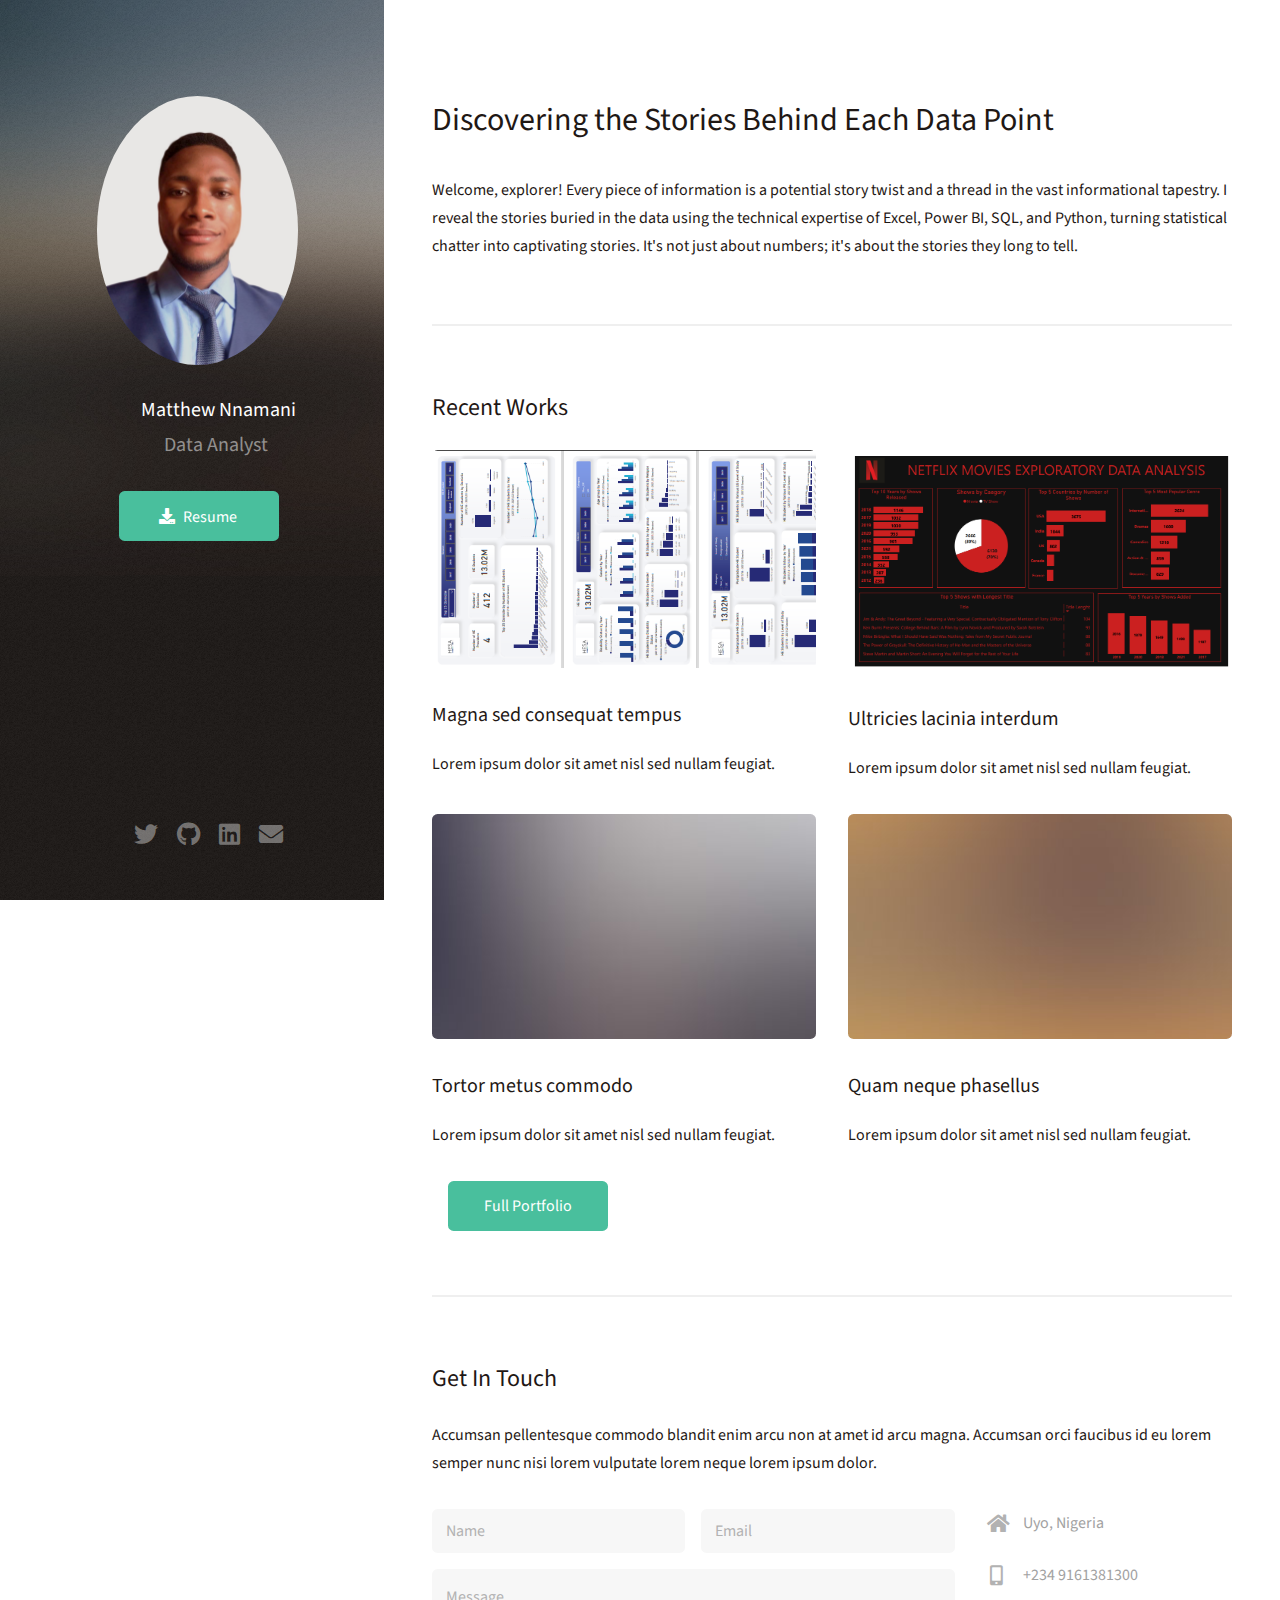
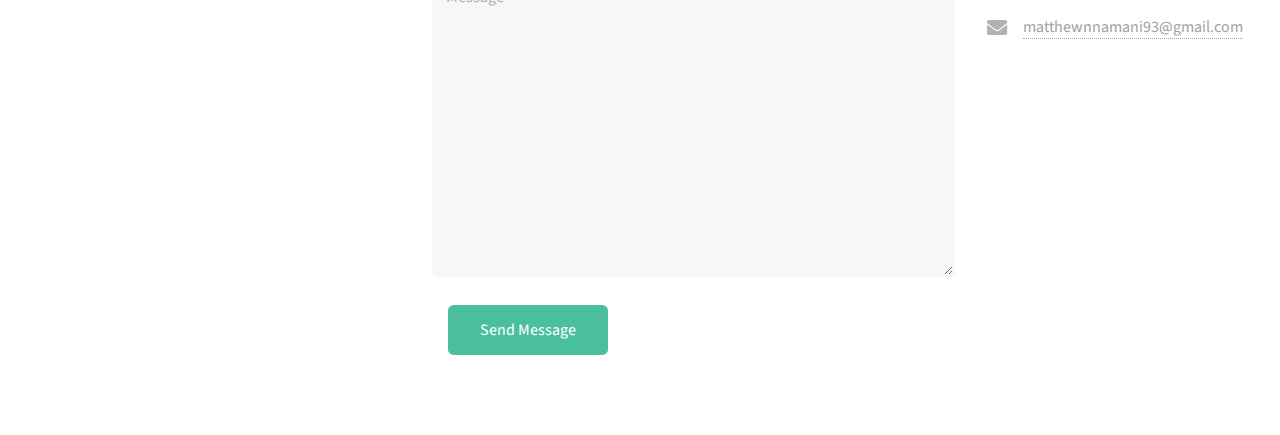
==== index.html @ d4b10773 "Initial commit - commiting all files to the repository" ====
<!DOCTYPE HTML>
<!--
	Strata by HTML5 UP
	html5up.net | @ajlkn
	Free for personal and commercial use under the CCA 3.0 license (html5up.net/license)
-->
<html>
	<head>
		<title>Matthew Nnamani</title>
		<meta charset="utf-8" />
		<meta name="viewport" content="width=device-width, initial-scale=1, user-scalable=no" />
		<link rel="stylesheet" href="assets/css/main.css" />
	</head>
	<body class="is-preload">

		<!-- Header -->
			<header id="header">
				<div class="inner">
					<a href="#" class="image avatar"><img src="images/Profile.jfif" alt="" /></a>
					<h1 class="name"><strong>Matthew Nnamani</strong><br /></h1>
					<h1> &nbsp; Data Analyst &nbsp;&nbsp;&nbsp;&nbsp;&nbsp;&nbsp;</h1><br>
					<ul class="actions">
						<li><a href="https://raphdeanalyst.github.io/RaphaelNnamani.github.io/assets/Resume/Matthew_Nnamani_Resume.pdf" download="Matthew_Nnamani_Resume.pdf" class="button primary icon solid fa-download">Resume</a></li></ul>
					</ul>
				</div>
			</header>

		<!-- Main -->
			<div id="main">

				<!-- One -->
					<section id="one">
						<header class="major">
							<h2>Discovering the Stories Behind Each Data Point</h2>
						</header>
						<p>Welcome, explorer! Every piece of information is a potential story twist and a thread in the vast informational tapestry. 
							I reveal the stories buried in the data using the technical expertise of Excel, Power BI, SQL, and Python, 
							turning statistical chatter into captivating stories. 
							It's not just about numbers; it's about the stories they long to tell.</p>
					</section>

				<!-- Two -->
					<section id="two">
						<h2>Recent Works</h2>
						<div class="row">
							<article class="col-6 col-12-xsmall">
								<a href="images/fulls/01.jpg" class="image fit thumb"><img src="images/HESA Screenshot.png" alt="" /></a>
								<h3>Magna sed consequat tempus</h3>
								<p>Lorem ipsum dolor sit amet nisl sed nullam feugiat.</p>
							</article>
							<article class="col-6 col-12-xsmall">
								<a href="https://shorturl.at/oqKQU" class="image fit thumb"><img src="images/Dark Theme Netflix.png" alt="" /></a>
								<h3>Ultricies lacinia interdum</h3>
								<p>Lorem ipsum dolor sit amet nisl sed nullam feugiat.</p>
							</article>
							<article class="col-6 col-12-xsmall">
								<a href="images/fulls/03.jpg" class="image fit thumb"><img src="images/thumbs/03.jpg" alt="" /></a>
								<h3>Tortor metus commodo</h3>
								<p>Lorem ipsum dolor sit amet nisl sed nullam feugiat.</p>
							</article>
							<article class="col-6 col-12-xsmall">
								<a href="images/fulls/04.jpg" class="image fit thumb"><img src="images/thumbs/04.jpg" alt="" /></a>
								<h3>Quam neque phasellus</h3>
								<p>Lorem ipsum dolor sit amet nisl sed nullam feugiat.</p>
							</article>
						</div>
						<ul2 class="actions">
							<li><a href="https://raphdeanalyst.github.io/RaphaelNnamani.github.io/Portfolio.html" class="button primary">Full Portfolio</a></li>
						</ul>
					</section>

				<!-- Three -->
					<section id="three">
						<h2>Get In Touch</h2>
						<p>Accumsan pellentesque commodo blandit enim arcu non at amet id arcu magna. Accumsan orci faucibus id eu lorem semper nunc nisi lorem vulputate lorem neque lorem ipsum dolor.</p>
						<div class="row">
							<div class="col-8 col-12-small">
							<form target="_blank" action="https://formsubmit.co/matthewnnamani93@gmail.com" method="POST">
							  <div class="row gtr-uniform gtr-50">
										<div class="col-6 col-12-xsmall"><input type="text" name="name" id="name" placeholder="Name" required/></div>
										<div class="col-6 col-12-xsmall"><input type="email" name="email" id="email" placeholder="Email" required/></div>
										<div class="col-12"><textarea name="message" id="message" placeholder="Message" rows="10" required></textarea></div>
									</div><br>	
									<ul2 class="actions">
										<li><input type="submit" class="button primary" value="Send Message" /></li>
									</ul>
							  <input type="hidden" name="_captcha" value="false">
                              <input type="hidden" name="_template" value="box">
                              <input type="hidden" name="_next" value="https://raphdeanalyst.github.io/RaphaelNnamani.github.io/Thankyou.html">
                              <input type="hidden" name="_subject" value="I appreciate your interest">
							  </form>
						  </div>
						  <div class="col-4 col-12-small">
							<ul class="labeled-icons">
								<li>
									<h3 class="icon solid fa-home"><span class="label">Address</span></h3>
									Uyo, Nigeria<br />
								</li>
								<li>
									<h3 class="icon solid fa-mobile-alt"><span class="label">Phone</span></h3>
									+234 9161381300
								</li>
								<li>
									<h3 class="icon solid fa-envelope"><span class="label">Email</span></h3>
									<a href="mailto:matthewnnamani93@gmail.com">matthewnnamani93@gmail.com</a>
								</li>
							</ul>
							</div>
						</div>
					</section>

		<!-- Footer -->
			<footer id="footer">
				<div class="inner">
					<ul class="icons">
						<li><a href="https://twitter.com/matthew_nnamani" class="icon brands fa-twitter"><span class="label">Twitter</span></a></li>
						<li><a href="https://github.com/RaphDeAnalyst" class="icon brands fa-github"><span class="label">Github</span></a></li>
						<li><a href="https://www.linkedin.com/in/matthewnnamani/" class="icon brands fa-linkedin"><span class="label">Linkedin</span></a></li>
						<li><a href="mailto:matthewnnamani@gmail.com" class="icon solid fa-envelope"><span class="label">Email</span></a></li>
				</div>
			</footer>

		<!-- Scripts -->
			<script src="assets/js/jquery.min.js"></script>
			<script src="assets/js/jquery.poptrox.min.js"></script>
			<script src="assets/js/browser.min.js"></script>
			<script src="assets/js/breakpoints.min.js"></script>
			<script src="assets/js/util.js"></script>
			<script src="assets/js/main.js"></script>

	</body>
</html>
---- assets/css/main.css ----
@import url("fontawesome-all.min.css");
@import url("https://fonts.googleapis.com/css?family=Source+Sans+Pro:400,400italic");

/*
	Strata by HTML5 UP
	html5up.net | @ajlkn
	Free for personal and commercial use under the CCA 3.0 license (html5up.net/license)
*/

html, body, div, span, applet, object,
iframe, h1, h2, h3, h4, h5, h6, p, blockquote,
pre, a, abbr, acronym, address, big, cite,
code, del, dfn, em, img, ins, kbd, q, s, samp,
small, strike, strong, sub, sup, tt, var, b,
u, i, center, dl, dt, dd, ol, ul, li, fieldset,
form, label, legend, table, caption, tbody,
tfoot, thead, tr, th, td, article, aside,
canvas, details, embed, figure, figcaption,
footer, header, hgroup, menu, nav, output, ruby,
section, summary, time, mark, audio, video {
	margin: 0;
	padding: 0;
	border: 0;
	font-size: 100%;
	font: inherit;
	vertical-align: baseline;}

article, aside, details, figcaption, figure,
footer, header, hgroup, menu, nav, section {
	display: block;}

body {
	line-height: 1;
}

ol, ul {
	list-style: none;
}

blockquote, q {
	quotes: none;
}

	blockquote:before, blockquote:after, q:before, q:after {
		content: '';
		content: none;
	}

table {
	border-collapse: collapse;
	border-spacing: 0;
}

body {
	-webkit-text-size-adjust: none;
}

mark {
	background-color: transparent;
	color: inherit;
}

input::-moz-focus-inner {
	border: 0;
	padding: 0;
}

input, select, textarea {
	-moz-appearance: none;
	-webkit-appearance: none;
	-ms-appearance: none;
	appearance: none;
}

/* Basic */

	html {
		box-sizing: border-box;
	}

	*, *:before, *:after {
		box-sizing: inherit;
	}

	body {
		background: #fff;
	}

		body.is-preload *, body.is-preload *:before, body.is-preload *:after {
			-moz-animation: none !important;
			-webkit-animation: none !important;
			-ms-animation: none !important;
			animation: none !important;
			-moz-transition: none !important;
			-webkit-transition: none !important;
			-ms-transition: none !important;
			transition: none !important;
		}

	body, input, select, textarea {
		color: #a2a2a2;
		font-family: "Source Sans Pro", Helvetica, sans-serif;
		font-size: 16pt;
		font-weight: 400;
		line-height: 1.75em;
	}

	a {
		-moz-transition: color 0.2s ease-in-out, border-color 0.2s ease-in-out;
		-webkit-transition: color 0.2s ease-in-out, border-color 0.2s ease-in-out;
		-ms-transition: color 0.2s ease-in-out, border-color 0.2s ease-in-out;
		transition: color 0.2s ease-in-out, border-color 0.2s ease-in-out;
		border-bottom: dotted 1px;
		color: #49bf9d;
		text-decoration: none;
	}

		a:hover {
			border-bottom-color: transparent;
			color: #49bf9d !important;
			text-decoration: none;
		}

	strong, b {
		color: #787878;
		font-weight: 400;
	}

	em, i {
		font-style: italic;
	}

	p {
		margin: 0 0 2em 0;
		color: #1f1815;
	}

	h1, h2, h3, h4, h5, h6 {
		color:#1f1815;
		font-weight: 400;
		line-height: 1em;
		margin: 0 0 1em 0;
	}

		h1 a, h2 a, h3 a, h4 a, h5 a, h6 a {
			color: inherit;
			text-decoration: none;
		}

	h1 {
		font-size: 2em;
		line-height: 1.5em;
	}

	h2 {
		font-size: 1.5em;
		line-height: 1.5em;
	}

	h3 {
		font-size: 1.25em;
		line-height: 1.5em;
	}

	h4 {
		font-size: 1.1em;
		line-height: 1.5em;
	}

	h5 {
		font-size: 0.9em;
		line-height: 1.5em;
	}

	h6 {
		font-size: 0.7em;
		line-height: 1.5em;
	}

	sub {
		font-size: 0.8em;
		position: relative;
		top: 0.5em;
	}

	sup {
		font-size: 0.8em;
		position: relative;
		top: -0.5em;
	}

	hr {
		border: 0;
		border-bottom: solid 2px #efefef;
		margin: 2em 0;
	}

		hr.major {
			margin: 3em 0;
		}

	blockquote {
		border-left: solid 6px #efefef;
		font-style: italic;
		margin: 0 0 2em 0;
		padding: 0.5em 0 0.5em 1.5em;
	}

	code {
		background: #1f1815;
		border-radius: 0.35em;
		border: solid 2px #efefef;
		font-family: "Courier New", monospace;
		font-size: 0.9em;
		margin: 0 0.25em;
		padding: 0.25em 0.65em;
	}

	pre {
		-webkit-overflow-scrolling: touch;
		font-family: "Courier New", monospace;
		font-size: 0.9em;
		margin: 0 0 2em 0;
	}

		pre code {
			display: block;
			line-height: 1.75em;
			padding: 1em 1.5em;
			overflow-x: auto;
		}

	.align-left {
		text-align: left;
	}

	.align-center {
		text-align: center;
	}

	.align-right {
		text-align: right;
	}

/* Container */

	.container {
		margin: 0 auto;
		max-width: calc(100% - 4em);
		width: 100%;
	}

		.container.xsmall {
			width: 25%;
		}

		.container.small {
			width: 50%;
		}

		.container.medium {
			width: 75%;
		}

		.container.large {
			width: 125%;
		}

		.container.xlarge {
			width: 150%;
		}

		.container.max {
			width: 100%;
		}

		@media screen and (max-width: 980px) {

			.container {
				width: 100% !important;
				max-width: 100% !important;
			}

		}

		@media screen and (max-width: 480px) {

			.container {
				max-width: calc(100% - 3em);
			}

		}

/* Row */

	.row {
		display: flex;
		flex-wrap: wrap;
		box-sizing: border-box;
		align-items: stretch;
	}

		.row > * {
			box-sizing: border-box;
		}

		.row.gtr-uniform > * > :last-child {
			margin-bottom: 0;
		}

		.row.aln-left {
			justify-content: flex-start;
		}

		.row.aln-center {
			justify-content: center;
		}

		.row.aln-right {
			justify-content: flex-end;
		}

		.row.aln-top {
			align-items: flex-start;
		}

		.row.aln-middle {
			align-items: center;
		}

		.row.aln-bottom {
			align-items: flex-end;
		}

		.row > .imp {
			order: -1;
		}

		.row > .col-1 {
			width: 8.33333%;
		}

		.row > .off-1 {
			margin-left: 8.33333%;
		}

		.row > .col-2 {
			width: 16.66667%;
		}

		.row > .off-2 {
			margin-left: 16.66667%;
		}

		.row > .col-3 {
			width: 25%;
		}

		.row > .off-3 {
			margin-left: 25%;
		}

		.row > .col-4 {
			width: 33.33333%;
		}

		.row > .off-4 {
			margin-left: 33.33333%;
		}

		.row > .col-5 {
			width: 41.66667%;
		}

		.row > .off-5 {
			margin-left: 41.66667%;
		}

		.row > .col-6 {
			width: 50%;
		}

		.row > .off-6 {
			margin-left: 50%;
		}

		.row > .col-7 {
			width: 58.33333%;
		}

		.row > .off-7 {
			margin-left: 58.33333%;
		}

		.row > .col-8 {
			width: 66.66667%;
		}

		.row > .off-8 {
			margin-left: 66.66667%;
		}

		.row > .col-9 {
			width: 75%;
		}

		.row > .off-9 {
			margin-left: 75%;
		}

		.row > .col-10 {
			width: 83.33333%;
		}

		.row > .off-10 {
			margin-left: 83.33333%;
		}

		.row > .col-11 {
			width: 91.66667%;
		}

		.row > .off-11 {
			margin-left: 91.66667%;
		}

		.row > .col-12 {
			width: 100%;
		}

		.row > .off-12 {
			margin-left: 100%;
		}

		.row.gtr-0 {
			margin-top: 0;
			margin-left: 0em;
		}

			.row.gtr-0 > * {
				padding: 0 0 0 0em;
			}

			.row.gtr-0.gtr-uniform {
				margin-top: 0em;
			}

				.row.gtr-0.gtr-uniform > * {
					padding-top: 0em;
				}

		.row.gtr-25 {
			margin-top: 0;
			margin-left: -0.625em;
		}

			.row.gtr-25 > * {
				padding: 0 0 0 0.625em;
			}

			.row.gtr-25.gtr-uniform {
				margin-top: -0.625em;
			}

				.row.gtr-25.gtr-uniform > * {
					padding-top: 0.625em;
				}

		.row.gtr-50 {
			margin-top: 0;
			margin-left: -1.25em;
		}

			.row.gtr-50 > * {
				padding: 0 0 0 1.25em;
			}

			.row.gtr-50.gtr-uniform {
				margin-top: -1.25em;
			}

				.row.gtr-50.gtr-uniform > * {
					padding-top: 1.25em;
				}

		.row {
			margin-top: 0;
			margin-left: -2.5em;
		}

			.row > * {
				padding: 0 0 0 2.5em;
			}

			.row.gtr-uniform {
				margin-top: -2.5em;
			}

				.row.gtr-uniform > * {
					padding-top: 2.5em;
				}

		.row.gtr-150 {
			margin-top: 0;
			margin-left: -3.75em;
		}

			.row.gtr-150 > * {
				padding: 0 0 0 3.75em;
			}

			.row.gtr-150.gtr-uniform {
				margin-top: -3.75em;
			}

				.row.gtr-150.gtr-uniform > * {
					padding-top: 3.75em;
				}

		.row.gtr-200 {
			margin-top: 0;
			margin-left: -5em;
		}

			.row.gtr-200 > * {
				padding: 0 0 0 5em;
			}

			.row.gtr-200.gtr-uniform {
				margin-top: -5em;
			}

				.row.gtr-200.gtr-uniform > * {
					padding-top: 5em;
				}

		@media screen and (max-width: 1800px) {

			.row {
				display: flex;
				flex-wrap: wrap;
				box-sizing: border-box;
				align-items: stretch;
			}

				.row > * {
					box-sizing: border-box;
				}

				.row.gtr-uniform > * > :last-child {
					margin-bottom: 0;
				}

				.row.aln-left {
					justify-content: flex-start;
				}

				.row.aln-center {
					justify-content: center;
				}

				.row.aln-right {
					justify-content: flex-end;
				}

				.row.aln-top {
					align-items: flex-start;
				}

				.row.aln-middle {
					align-items: center;
				}

				.row.aln-bottom {
					align-items: flex-end;
				}

				.row > .imp-xlarge {
					order: -1;
				}

				.row > .col-1-xlarge {
					width: 8.33333%;
				}

				.row > .off-1-xlarge {
					margin-left: 8.33333%;
				}

				.row > .col-2-xlarge {
					width: 16.66667%;
				}

				.row > .off-2-xlarge {
					margin-left: 16.66667%;
				}

				.row > .col-3-xlarge {
					width: 25%;
				}

				.row > .off-3-xlarge {
					margin-left: 25%;
				}

				.row > .col-4-xlarge {
					width: 33.33333%;
				}

				.row > .off-4-xlarge {
					margin-left: 33.33333%;
				}

				.row > .col-5-xlarge {
					width: 41.66667%;
				}

				.row > .off-5-xlarge {
					margin-left: 41.66667%;
				}

				.row > .col-6-xlarge {
					width: 50%;
				}

				.row > .off-6-xlarge {
					margin-left: 50%;
				}

				.row > .col-7-xlarge {
					width: 58.33333%;
				}

				.row > .off-7-xlarge {
					margin-left: 58.33333%;
				}

				.row > .col-8-xlarge {
					width: 66.66667%;
				}

				.row > .off-8-xlarge {
					margin-left: 66.66667%;
				}

				.row > .col-9-xlarge {
					width: 75%;
				}

				.row > .off-9-xlarge {
					margin-left: 75%;
				}

				.row > .col-10-xlarge {
					width: 83.33333%;
				}

				.row > .off-10-xlarge {
					margin-left: 83.33333%;
				}

				.row > .col-11-xlarge {
					width: 91.66667%;
				}

				.row > .off-11-xlarge {
					margin-left: 91.66667%;
				}

				.row > .col-12-xlarge {
					width: 100%;
				}

				.row > .off-12-xlarge {
					margin-left: 100%;
				}

				.row.gtr-0 {
					margin-top: 0;
					margin-left: 0em;
				}

					.row.gtr-0 > * {
						padding: 0 0 0 0em;
					}

					.row.gtr-0.gtr-uniform {
						margin-top: 0em;
					}

						.row.gtr-0.gtr-uniform > * {
							padding-top: 0em;
						}

				.row.gtr-25 {
					margin-top: 0;
					margin-left: -0.625em;
				}

					.row.gtr-25 > * {
						padding: 0 0 0 0.625em;
					}

					.row.gtr-25.gtr-uniform {
						margin-top: -0.625em;
					}

						.row.gtr-25.gtr-uniform > * {
							padding-top: 0.625em;
						}

				.row.gtr-50 {
					margin-top: 0;
					margin-left: -1.25em;
				}

					.row.gtr-50 > * {
						padding: 0 0 0 1.25em;
					}

					.row.gtr-50.gtr-uniform {
						margin-top: -1.25em;
					}

						.row.gtr-50.gtr-uniform > * {
							padding-top: 1.25em;
						}

				.row {
					margin-top: 0;
					margin-left: -2.5em;
				}

					.row > * {
						padding: 0 0 0 2.5em;
					}

					.row.gtr-uniform {
						margin-top: -2.5em;
					}

						.row.gtr-uniform > * {
							padding-top: 2.5em;
						}

				.row.gtr-150 {
					margin-top: 0;
					margin-left: -3.75em;
				}

					.row.gtr-150 > * {
						padding: 0 0 0 3.75em;
					}

					.row.gtr-150.gtr-uniform {
						margin-top: -3.75em;
					}

						.row.gtr-150.gtr-uniform > * {
							padding-top: 3.75em;
						}

				.row.gtr-200 {
					margin-top: 0;
					margin-left: -5em;
				}

					.row.gtr-200 > * {
						padding: 0 0 0 5em;
					}

					.row.gtr-200.gtr-uniform {
						margin-top: -5em;
					}

						.row.gtr-200.gtr-uniform > * {
							padding-top: 5em;
						}

		}

		@media screen and (max-width: 1280px) {

			.row {
				display: flex;
				flex-wrap: wrap;
				box-sizing: border-box;
				align-items: stretch;
			}

				.row > * {
					box-sizing: border-box;
				}

				.row.gtr-uniform > * > :last-child {
					margin-bottom: 0;
				}

				.row.aln-left {
					justify-content: flex-start;
				}

				.row.aln-center {
					justify-content: center;
				}

				.row.aln-right {
					justify-content: flex-end;
				}

				.row.aln-top {
					align-items: flex-start;
				}

				.row.aln-middle {
					align-items: center;
				}

				.row.aln-bottom {
					align-items: flex-end;
				}

				.row > .imp-large {
					order: -1;
				}

				.row > .col-1-large {
					width: 8.33333%;
				}

				.row > .off-1-large {
					margin-left: 8.33333%;
				}

				.row > .col-2-large {
					width: 16.66667%;
				}

				.row > .off-2-large {
					margin-left: 16.66667%;
				}

				.row > .col-3-large {
					width: 25%;
				}

				.row > .off-3-large {
					margin-left: 25%;
				}

				.row > .col-4-large {
					width: 33.33333%;
				}

				.row > .off-4-large {
					margin-left: 33.33333%;
				}

				.row > .col-5-large {
					width: 41.66667%;
				}

				.row > .off-5-large {
					margin-left: 41.66667%;
				}

				.row > .col-6-large {
					width: 50%;
				}

				.row > .off-6-large {
					margin-left: 50%;
				}

				.row > .col-7-large {
					width: 58.33333%;
				}

				.row > .off-7-large {
					margin-left: 58.33333%;
				}

				.row > .col-8-large {
					width: 66.66667%;
				}

				.row > .off-8-large {
					margin-left: 66.66667%;
				}

				.row > .col-9-large {
					width: 75%;
				}

				.row > .off-9-large {
					margin-left: 75%;
				}

				.row > .col-10-large {
					width: 83.33333%;
				}

				.row > .off-10-large {
					margin-left: 83.33333%;
				}

				.row > .col-11-large {
					width: 91.66667%;
				}

				.row > .off-11-large {
					margin-left: 91.66667%;
				}

				.row > .col-12-large {
					width: 100%;
				}

				.row > .off-12-large {
					margin-left: 100%;
				}

				.row.gtr-0 {
					margin-top: 0;
					margin-left: 0em;
				}

					.row.gtr-0 > * {
						padding: 0 0 0 0em;
					}

					.row.gtr-0.gtr-uniform {
						margin-top: 0em;
					}

						.row.gtr-0.gtr-uniform > * {
							padding-top: 0em;
						}

				.row.gtr-25 {
					margin-top: 0;
					margin-left: -0.5em;
				}

					.row.gtr-25 > * {
						padding: 0 0 0 0.5em;
					}

					.row.gtr-25.gtr-uniform {
						margin-top: -0.5em;
					}

						.row.gtr-25.gtr-uniform > * {
							padding-top: 0.5em;
						}

				.row.gtr-50 {
					margin-top: 0;
					margin-left: -1em;
				}

					.row.gtr-50 > * {
						padding: 0 0 0 1em;
					}

					.row.gtr-50.gtr-uniform {
						margin-top: -1em;
					}

						.row.gtr-50.gtr-uniform > * {
							padding-top: 1em;
						}

				.row {
					margin-top: 0;
					margin-left: -2em;
				}

					.row > * {
						padding: 0 0 0 2em;
					}

					.row.gtr-uniform {
						margin-top: -2em;
					}

						.row.gtr-uniform > * {
							padding-top: 2em;
						}

				.row.gtr-150 {
					margin-top: 0;
					margin-left: -3em;
				}

					.row.gtr-150 > * {
						padding: 0 0 0 3em;
					}

					.row.gtr-150.gtr-uniform {
						margin-top: -3em;
					}

						.row.gtr-150.gtr-uniform > * {
							padding-top: 3em;
						}

				.row.gtr-200 {
					margin-top: 0;
					margin-left: -4em;
				}

					.row.gtr-200 > * {
						padding: 0 0 0 4em;
					}

					.row.gtr-200.gtr-uniform {
						margin-top: -4em;
					}

						.row.gtr-200.gtr-uniform > * {
							padding-top: 4em;
						}

		}

		@media screen and (max-width: 980px) {

			.row {
				display: flex;
				flex-wrap: wrap;
				box-sizing: border-box;
				align-items: stretch;
			}

				.row > * {
					box-sizing: border-box;
				}

				.row.gtr-uniform > * > :last-child {
					margin-bottom: 0;
				}

				.row.aln-left {
					justify-content: flex-start;
				}

				.row.aln-center {
					justify-content: center;
				}

				.row.aln-right {
					justify-content: flex-end;
				}

				.row.aln-top {
					align-items: flex-start;
				}

				.row.aln-middle {
					align-items: center;
				}

				.row.aln-bottom {
					align-items: flex-end;
				}

				.row > .imp-medium {
					order: -1;
				}

				.row > .col-1-medium {
					width: 8.33333%;
				}

				.row > .off-1-medium {
					margin-left: 8.33333%;
				}

				.row > .col-2-medium {
					width: 16.66667%;
				}

				.row > .off-2-medium {
					margin-left: 16.66667%;
				}

				.row > .col-3-medium {
					width: 25%;
				}

				.row > .off-3-medium {
					margin-left: 25%;
				}

				.row > .col-4-medium {
					width: 33.33333%;
				}

				.row > .off-4-medium {
					margin-left: 33.33333%;
				}

				.row > .col-5-medium {
					width: 41.66667%;
				}

				.row > .off-5-medium {
					margin-left: 41.66667%;
				}

				.row > .col-6-medium {
					width: 50%;
				}

				.row > .off-6-medium {
					margin-left: 50%;
				}

				.row > .col-7-medium {
					width: 58.33333%;
				}

				.row > .off-7-medium {
					margin-left: 58.33333%;
				}

				.row > .col-8-medium {
					width: 66.66667%;
				}

				.row > .off-8-medium {
					margin-left: 66.66667%;
				}

				.row > .col-9-medium {
					width: 75%;
				}

				.row > .off-9-medium {
					margin-left: 75%;
				}

				.row > .col-10-medium {
					width: 83.33333%;
				}

				.row > .off-10-medium {
					margin-left: 83.33333%;
				}

				.row > .col-11-medium {
					width: 91.66667%;
				}

				.row > .off-11-medium {
					margin-left: 91.66667%;
				}

				.row > .col-12-medium {
					width: 100%;
				}

				.row > .off-12-medium {
					margin-left: 100%;
				}

				.row.gtr-0 {
					margin-top: 0;
					margin-left: 0em;
				}

					.row.gtr-0 > * {
						padding: 0 0 0 0em;
					}

					.row.gtr-0.gtr-uniform {
						margin-top: 0em;
					}

						.row.gtr-0.gtr-uniform > * {
							padding-top: 0em;
						}

				.row.gtr-25 {
					margin-top: 0;
					margin-left: -0.5em;
				}

					.row.gtr-25 > * {
						padding: 0 0 0 0.5em;
					}

					.row.gtr-25.gtr-uniform {
						margin-top: -0.5em;
					}

						.row.gtr-25.gtr-uniform > * {
							padding-top: 0.5em;
						}

				.row.gtr-50 {
					margin-top: 0;
					margin-left: -1em;
				}

					.row.gtr-50 > * {
						padding: 0 0 0 1em;
					}

					.row.gtr-50.gtr-uniform {
						margin-top: -1em;
					}

						.row.gtr-50.gtr-uniform > * {
							padding-top: 1em;
						}

				.row {
					margin-top: 0;
					margin-left: -2em;
				}

					.row > * {
						padding: 0 0 0 2em;
					}

					.row.gtr-uniform {
						margin-top: -2em;
					}

						.row.gtr-uniform > * {
							padding-top: 2em;
						}

				.row.gtr-150 {
					margin-top: 0;
					margin-left: -3em;
				}

					.row.gtr-150 > * {
						padding: 0 0 0 3em;
					}

					.row.gtr-150.gtr-uniform {
						margin-top: -3em;
					}

						.row.gtr-150.gtr-uniform > * {
							padding-top: 3em;
						}

				.row.gtr-200 {
					margin-top: 0;
					margin-left: -4em;
				}

					.row.gtr-200 > * {
						padding: 0 0 0 4em;
					}

					.row.gtr-200.gtr-uniform {
						margin-top: -4em;
					}

						.row.gtr-200.gtr-uniform > * {
							padding-top: 4em;
						}

		}

		@media screen and (max-width: 736px) {

			.row {
				display: flex;
				flex-wrap: wrap;
				box-sizing: border-box;
				align-items: stretch;
			}

				.row > * {
					box-sizing: border-box;
				}

				.row.gtr-uniform > * > :last-child {
					margin-bottom: 0;
				}

				.row.aln-left {
					justify-content: flex-start;
				}

				.row.aln-center {
					justify-content: center;
				}

				.row.aln-right {
					justify-content: flex-end;
				}

				.row.aln-top {
					align-items: flex-start;
				}

				.row.aln-middle {
					align-items: center;
				}

				.row.aln-bottom {
					align-items: flex-end;
				}

				.row > .imp-small {
					order: -1;
				}

				.row > .col-1-small {
					width: 8.33333%;
				}

				.row > .off-1-small {
					margin-left: 8.33333%;
				}

				.row > .col-2-small {
					width: 16.66667%;
				}

				.row > .off-2-small {
					margin-left: 16.66667%;
				}

				.row > .col-3-small {
					width: 25%;
				}

				.row > .off-3-small {
					margin-left: 25%;
				}

				.row > .col-4-small {
					width: 33.33333%;
				}

				.row > .off-4-small {
					margin-left: 33.33333%;
				}

				.row > .col-5-small {
					width: 41.66667%;
				}

				.row > .off-5-small {
					margin-left: 41.66667%;
				}

				.row > .col-6-small {
					width: 50%;
				}

				.row > .off-6-small {
					margin-left: 50%;
				}

				.row > .col-7-small {
					width: 58.33333%;
				}

				.row > .off-7-small {
					margin-left: 58.33333%;
				}

				.row > .col-8-small {
					width: 66.66667%;
				}

				.row > .off-8-small {
					margin-left: 66.66667%;
				}

				.row > .col-9-small {
					width: 75%;
				}

				.row > .off-9-small {
					margin-left: 75%;
				}

				.row > .col-10-small {
					width: 83.33333%;
				}

				.row > .off-10-small {
					margin-left: 83.33333%;
				}

				.row > .col-11-small {
					width: 91.66667%;
				}

				.row > .off-11-small {
					margin-left: 91.66667%;
				}

				.row > .col-12-small {
					width: 100%;
				}

				.row > .off-12-small {
					margin-left: 100%;
				}

				.row.gtr-0 {
					margin-top: 0;
					margin-left: 0em;
				}

					.row.gtr-0 > * {
						padding: 0 0 0 0em;
					}

					.row.gtr-0.gtr-uniform {
						margin-top: 0em;
					}

						.row.gtr-0.gtr-uniform > * {
							padding-top: 0em;
						}

				.row.gtr-25 {
					margin-top: 0;
					margin-left: -0.375em;
				}

					.row.gtr-25 > * {
						padding: 0 0 0 0.375em;
					}

					.row.gtr-25.gtr-uniform {
						margin-top: -0.375em;
					}

						.row.gtr-25.gtr-uniform > * {
							padding-top: 0.375em;
						}

				.row.gtr-50 {
					margin-top: 0;
					margin-left: -0.75em;
				}

					.row.gtr-50 > * {
						padding: 0 0 0 0.75em;
					}

					.row.gtr-50.gtr-uniform {
						margin-top: -0.75em;
					}

						.row.gtr-50.gtr-uniform > * {
							padding-top: 0.75em;
						}

				.row {
					margin-top: 0;
					margin-left: -1.5em;
				}

					.row > * {
						padding: 0 0 0 1.5em;
					}

					.row.gtr-uniform {
						margin-top: -1.5em;
					}

						.row.gtr-uniform > * {
							padding-top: 1.5em;
						}

				.row.gtr-150 {
					margin-top: 0;
					margin-left: -2.25em;
				}

					.row.gtr-150 > * {
						padding: 0 0 0 2.25em;
					}

					.row.gtr-150.gtr-uniform {
						margin-top: -2.25em;
					}

						.row.gtr-150.gtr-uniform > * {
							padding-top: 2.25em;
						}

				.row.gtr-200 {
					margin-top: 0;
					margin-left: -3em;
				}

					.row.gtr-200 > * {
						padding: 0 0 0 3em;
					}

					.row.gtr-200.gtr-uniform {
						margin-top: -3em;
					}

						.row.gtr-200.gtr-uniform > * {
							padding-top: 3em;
						}

		}

		@media screen and (max-width: 480px) {

			.row {
				display: flex;
				flex-wrap: wrap;
				box-sizing: border-box;
				align-items: stretch;
			}

				.row > * {
					box-sizing: border-box;
				}

				.row.gtr-uniform > * > :last-child {
					margin-bottom: 0;
				}

				.row.aln-left {
					justify-content: flex-start;
				}

				.row.aln-center {
					justify-content: center;
				}

				.row.aln-right {
					justify-content: flex-end;
				}

				.row.aln-top {
					align-items: flex-start;
				}

				.row.aln-middle {
					align-items: center;
				}

				.row.aln-bottom {
					align-items: flex-end;
				}

				.row > .imp-xsmall {
					order: -1;
				}

				.row > .col-1-xsmall {
					width: 8.33333%;
				}

				.row > .off-1-xsmall {
					margin-left: 8.33333%;
				}

				.row > .col-2-xsmall {
					width: 16.66667%;
				}

				.row > .off-2-xsmall {
					margin-left: 16.66667%;
				}

				.row > .col-3-xsmall {
					width: 25%;
				}

				.row > .off-3-xsmall {
					margin-left: 25%;
				}

				.row > .col-4-xsmall {
					width: 33.33333%;
				}

				.row > .off-4-xsmall {
					margin-left: 33.33333%;
				}

				.row > .col-5-xsmall {
					width: 41.66667%;
				}

				.row > .off-5-xsmall {
					margin-left: 41.66667%;
				}

				.row > .col-6-xsmall {
					width: 50%;
				}

				.row > .off-6-xsmall {
					margin-left: 50%;
				}

				.row > .col-7-xsmall {
					width: 58.33333%;
				}

				.row > .off-7-xsmall {
					margin-left: 58.33333%;
				}

				.row > .col-8-xsmall {
					width: 66.66667%;
				}

				.row > .off-8-xsmall {
					margin-left: 66.66667%;
				}

				.row > .col-9-xsmall {
					width: 75%;
				}

				.row > .off-9-xsmall {
					margin-left: 75%;
				}

				.row > .col-10-xsmall {
					width: 83.33333%;
				}

				.row > .off-10-xsmall {
					margin-left: 83.33333%;
				}

				.row > .col-11-xsmall {
					width: 91.66667%;
				}

				.row > .off-11-xsmall {
					margin-left: 91.66667%;
				}

				.row > .col-12-xsmall {
					width: 100%;
				}

				.row > .off-12-xsmall {
					margin-left: 100%;
				}

				.row.gtr-0 {
					margin-top: 0;
					margin-left: 0em;
				}

					.row.gtr-0 > * {
						padding: 0 0 0 0em;
					}

					.row.gtr-0.gtr-uniform {
						margin-top: 0em;
					}

						.row.gtr-0.gtr-uniform > * {
							padding-top: 0em;
						}

				.row.gtr-25 {
					margin-top: 0;
					margin-left: -0.375em;
				}

					.row.gtr-25 > * {
						padding: 0 0 0 0.375em;
					}

					.row.gtr-25.gtr-uniform {
						margin-top: -0.375em;
					}

						.row.gtr-25.gtr-uniform > * {
							padding-top: 0.375em;
						}

				.row.gtr-50 {
					margin-top: 0;
					margin-left: -0.75em;
				}

					.row.gtr-50 > * {
						padding: 0 0 0 0.75em;
					}

					.row.gtr-50.gtr-uniform {
						margin-top: -0.75em;
					}

						.row.gtr-50.gtr-uniform > * {
							padding-top: 0.75em;
						}

				.row {
					margin-top: 0;
					margin-left: -1.5em;
				}

					.row > * {
						padding: 0 0 0 1.5em;
					}

					.row.gtr-uniform {
						margin-top: -1.5em;
					}

						.row.gtr-uniform > * {
							padding-top: 1.5em;
						}

				.row.gtr-150 {
					margin-top: 0;
					margin-left: -2.25em;
				}

					.row.gtr-150 > * {
						padding: 0 0 0 2.25em;
					}

					.row.gtr-150.gtr-uniform {
						margin-top: -2.25em;
					}

						.row.gtr-150.gtr-uniform > * {
							padding-top: 2.25em;
						}

				.row.gtr-200 {
					margin-top: 0;
					margin-left: -3em;
				}

					.row.gtr-200 > * {
						padding: 0 0 0 3em;
					}

					.row.gtr-200.gtr-uniform {
						margin-top: -3em;
					}

						.row.gtr-200.gtr-uniform > * {
							padding-top: 3em;
						}

		}

/* Section/Article */

	section.special, article.special {
		text-align: center;
	}

	header p {
		color: #1f1815;
		position: relative;
		margin: 0 0 1.5em 0;
	}

	header h2 + p {
		font-size: 1.25em;
		margin-top: -1em;
		line-height: 1.5em;
	}

	header h3 + p {
		font-size: 1.1em;
		margin-top: -0.8em;
		line-height: 1.5em;
	}

	header h4 + p,
	header h5 + p,
	header h6 + p {
		font-size: 0.9em;
		margin-top: -0.6em;
		line-height: 1.5em;
	}

	header.major h2 {
		font-size: 2em;
	}

/* Form */

	form {
		margin: 0 0 2em 0;
	}

	label {
		color: #1f1815;
		display: block;
		font-size: 0.9em;
		font-weight: 400;
		margin: 0 0 1em 0;
	}

	input[type="text"],
	input[type="password"],
	input[type="email"],
	select,
	textarea {
		-moz-appearance: none;
		-webkit-appearance: none;
		-ms-appearance: none;
		appearance: none;
		background: #f7f7f7;
		border-radius: 0.35em;
		border: solid 2px transparent;
		color: inherit;
		display: block;
		outline: 0;
		padding: 0 0.75em;
		text-decoration: none;
		width: 100%;
	}

		input[type="text"]:invalid,
		input[type="password"]:invalid,
		input[type="email"]:invalid,
		select:invalid,
		textarea:invalid {
			box-shadow: none;
		}

		input[type="text"]:focus,
		input[type="password"]:focus,
		input[type="email"]:focus,
		select:focus,
		textarea:focus {
			border-color: #49bf9d;
		}


		select option {
			color: #787878;
			background: #fff;
		}

		select:focus::-ms-value {
			background-color: transparent;
		}

		select::-ms-expand {
			display: none;
		}

	input[type="text"],
	input[type="password"],
	input[type="email"],
	select {
		height: 2.75em;
	}

	textarea {
		padding: 0.75em;
	}

	input[type="checkbox"],
	input[type="radio"] {
		-moz-appearance: none;
		-webkit-appearance: none;
		-ms-appearance: none;
		appearance: none;
		display: block;
		float: left;
		margin-right: -2em;
		opacity: 0;
		width: 1em;
		z-index: -1;
	}

		input[type="checkbox"] + label,
		input[type="radio"] + label {
			text-decoration: none;
			color: #a2a2a2;
			cursor: pointer;
			display: inline-block;
			font-size: 1em;
			font-weight: 400;
			padding-left: 2.4em;
			padding-right: 0.75em;
			position: relative;
		}

			input[type="checkbox"] + label:before,
			input[type="radio"] + label:before {
				-moz-osx-font-smoothing: grayscale;
				-webkit-font-smoothing: antialiased;
				display: inline-block;
				font-style: normal;
				font-variant: normal;
				text-rendering: auto;
				line-height: 1;
				text-transform: none !important;
				font-family: 'Font Awesome 5 Free';
				font-weight: 900;
			}

			input[type="checkbox"] + label:before,
			input[type="radio"] + label:before {
				background: #f7f7f7;
				border-radius: 0.35em;
				border: solid 2px transparent;
				content: '';
				display: inline-block;
				font-size: 0.8em;
				height: 2.0625em;
				left: 0;
				line-height: 1.85625em;
				position: absolute;
				text-align: center;
				top: 0;
				width: 2.0625em;
			}

		input[type="checkbox"]:checked + label:before,
		input[type="radio"]:checked + label:before {
			background: #787878;
			border-color: #787878;
			color: #fff;
			content: '\f00c';
		}

		input[type="checkbox"]:focus + label:before,
		input[type="radio"]:focus + label:before {
			border-color: #49bf9d;
		}

	input[type="checkbox"] + label:before {
		border-radius: 0.35em;
	}

	input[type="radio"] + label:before {
		border-radius: 100%;
	}

	::-webkit-input-placeholder {
		color: #b2b2b2 !important;
		opacity: 1.0;
	}

	:-moz-placeholder {
		color: #b2b2b2 !important;
		opacity: 1.0;
	}

	::-moz-placeholder {
		color: #b2b2b2 !important;
		opacity: 1.0;
	}

	:-ms-input-placeholder {
		color: #b2b2b2 !important;
		opacity: 1.0;
	}

/* Box */

	.box {
		border-radius: 0.35em;
		border: solid 2px #efefef;
		margin-bottom: 2em;
		padding: 1.5em;
	}

		.box > :last-child,
		.box > :last-child > :last-child,
		.box > :last-child > :last-child > :last-child {
			margin-bottom: 0;
		}

		.box.alt {
			border: 0;
			border-radius: 0;
			padding: 0;
		}

/* Icon */

	.icon {
		text-decoration: none;
		border-bottom: none;
		position: relative;
	}

		.icon:before {
			-moz-osx-font-smoothing: grayscale;
			-webkit-font-smoothing: antialiased;
			display: inline-block;
			font-style: normal;
			font-variant: normal;
			text-rendering: auto;
			line-height: 1;
			text-transform: none !important;
			font-family: 'Font Awesome 5 Free';
			font-weight: 400;
		}

		.icon > .label {
			display: none;
		}

		.icon:before {
			line-height: inherit;
		}

		.icon.solid:before {
			font-weight: 900;
		}

		.icon.brands:before {
			font-family: 'Font Awesome 5 Brands';
		}

/* Image */

	.image {
		border-radius: 0.35em;
		border: 0;
		display: inline-block;
		position: relative;
	}

		.image img {
			border-radius: 0.35em;
			display: block;
		}

		.image.left {
			float: left;
			margin: 0 1.5em 1em 0;
			top: 0.25em;
		}

		.image.right {
			float: right;
			margin: 0 0 1em 1.5em;
			top: 0.25em;
		}

		.image.left, .image.right {
			max-width: 40%;
		}

			.image.left img, .image.right img {
				width: 100%;
			}

		.image.fit {
			display: block;
			margin: 0 0 2em 0;
			width: 100%;
		}

			.image.fit img {
				width: 100%;
			}

		.image.avatar {
			border-radius: 100%;
		}

			.image.avatar:before {
				display: none;
			}

			.image.avatar img {
				border-radius: 100%;
				width: 100%;
			}

/* List */

	ol {
		list-style: decimal;
		margin: 0 0 2em 0;
		padding-left: 1.25em;
	}

		ol li {
			padding-left: 0.25em;
		}

	ul {
		list-style: disc;
		margin: 0 0 2em 0;
		padding-left: 1em;
	}

		ul li {
			padding-left: 0.5em;
		}

		ul.alt {
			list-style: none;
			padding-left: 0;
		}

			ul.alt li {
				border-top: solid 2px #efefef;
				padding: 0.5em 0;
			}

				ul.alt li:first-child {
					border-top: 0;
					padding-top: 0;
				}

	dl {
		margin: 0 0 2em 0;
	}

/* Icons */

	ul.icons {
		cursor: default;
		list-style: none;
		padding-left: 0;
	}

		ul.icons li {
			display: inline-block;
			padding: 0 1em 0 0;
		}

			ul.icons li:last-child {
				padding-right: 0;
			}

			ul.icons li .icon:before {
				font-size: 1.5em;
			}

/* Labeled Icons */

	ul.labeled-icons {
		list-style: none;
		padding: 0;
	}

		ul.labeled-icons li {
			line-height: 1.75em;
			margin: 1.5em 0 0 0;
			padding-left: 2.25em;
			position: relative;
		}

			ul.labeled-icons li:first-child {
				margin-top: 0;
			}

			ul.labeled-icons li a {
				color: inherit;
			}

			ul.labeled-icons li h3 {
				color: #b2b2b2;
				left: 0;
				position: absolute;
				text-align: center;
				top: 0;
				width: 1em;
			}

/* Actions */

	ul.actions {
		display: -moz-flex;
		display: -webkit-flex;
		display: -ms-flex;
		display: grid;
		cursor: default;
		list-style: none;
		margin-left: 0;
		margin-right: 1.5cm;
		padding-left: 0;
	}

	ul2.actions {
		display: -moz-flex;
		display: -webkit-flex;
		display: -ms-flex;
		display: flex;
		cursor: default;
		list-style: none;
		margin-left: 1em;
		padding-left: 0;
	}

		ul.actions li {
			padding: 0 0 0 1em;
			vertical-align: middle;
		}

		ul.actions.special {
			-moz-justify-content: center;
			-webkit-justify-content: center;
			-ms-justify-content: center;
			justify-content: center;
			width: 100%;
			margin-left: 0;
		}

			ul.actions.special li:first-child {
				padding-left: 0;
			}

		ul.actions.stacked {
			-moz-flex-direction: column;
			-webkit-flex-direction: column;
			-ms-flex-direction: column;
			flex-direction: column;
			margin-left: 0;
		}

			ul.actions.stacked li {
				padding: 1.3em 0 0 0;
			}

				ul.actions.stacked li:first-child {
					padding-top: 0;
				}

		ul.actions.fit {
			width: calc(100% + 1em);
		}

			ul.actions.fit li {
				-moz-flex-grow: 1;
				-webkit-flex-grow: 1;
				-ms-flex-grow: 1;
				flex-grow: 1;
				-moz-flex-shrink: 1;
				-webkit-flex-shrink: 1;
				-ms-flex-shrink: 1;
				flex-shrink: 1;
				width: 100%;
			}

				ul.actions.fit li > * {
					width: 100%;
				}

			ul.actions.fit.stacked {
				width: 100%;
			}

		@media screen and (max-width: 480px) {

			ul.actions:not(.fixed) {
				-moz-flex-direction: column;
				-webkit-flex-direction: column;
				-ms-flex-direction: column;
				flex-direction: column;
				margin-left: 0;
				width: 100% !important;
			}

				ul.actions:not(.fixed) li {
					-moz-flex-grow: 1;
					-webkit-flex-grow: 1;
					-ms-flex-grow: 1;
					flex-grow: 1;
					-moz-flex-shrink: 1;
					-webkit-flex-shrink: 1;
					-ms-flex-shrink: 1;
					flex-shrink: 1;
					padding: 1em 0 0 0;
					text-align: center;
					width: 100%;
				}

					ul.actions:not(.fixed) li > * {
						width: 100%;
					}

					ul.actions:not(.fixed) li:first-child {
						padding-top: 0;
					}

					ul.actions:not(.fixed) li input[type="submit"],
					ul.actions:not(.fixed) li input[type="reset"],
					ul.actions:not(.fixed) li input[type="button"],
					ul.actions:not(.fixed) li button,
					ul.actions:not(.fixed) li .button {
						width: 100%;
					}

						ul.actions:not(.fixed) li input[type="submit"].icon:before,
						ul.actions:not(.fixed) li input[type="reset"].icon:before,
						ul.actions:not(.fixed) li input[type="button"].icon:before,
						ul.actions:not(.fixed) li button.icon:before,
						ul.actions:not(.fixed) li .button.icon:before {
							margin-left: -0.5em;
						}

		}

/* Table */

	.table-wrapper {
		-webkit-overflow-scrolling: touch;
		overflow-x: auto;
	}

	table {
		margin: 0 0 2em 0;
		width: 100%;
	}

		table tbody tr {
			border: solid 1px #efefef;
			border-left: 0;
			border-right: 0;
		}

			table tbody tr:nth-child(2n + 1) {
				background-color: #f7f7f7;
			}

		table td {
			padding: 0.75em 0.75em;
		}

		table th {
			color: #787878;
			font-size: 0.9em;
			font-weight: 400;
			padding: 0 0.75em 0.75em 0.75em;
			text-align: left;
		}

		table thead {
			border-bottom: solid 2px #efefef;
		}

		table tfoot {
			border-top: solid 2px #efefef;
		}

		table.alt {
			border-collapse: separate;
		}

			table.alt tbody tr td {
				border: solid 2px #efefef;
				border-left-width: 0;
				border-top-width: 0;
			}

				table.alt tbody tr td:first-child {
					border-left-width: 2px;
				}

			table.alt tbody tr:first-child td {
				border-top-width: 2px;
			}

			table.alt thead {
				border-bottom: 0;
			}

			table.alt tfoot {
				border-top: 0;
			}

/* Button */

	input[type="submit"],
	input[type="reset"],
	input[type="button"],
	.button {
		-moz-appearance: none;
		-webkit-appearance: none;
		-ms-appearance: none;
		appearance: none;
		-moz-transition: background-color 0.2s ease-in-out, color 0.2s ease-in-out, border-color 0.2s ease-in-out;
		-webkit-transition: background-color 0.2s ease-in-out, color 0.2s ease-in-out, border-color 0.2s ease-in-out;
		-ms-transition: background-color 0.2s ease-in-out, color 0.2s ease-in-out, border-color 0.2s ease-in-out;
		transition: background-color 0.2s ease-in-out, color 0.2s ease-in-out, border-color 0.2s ease-in-out;
		background-color: transparent;
		border-radius: 0.35em;
		border: solid 3px #5cc6a7;
		color: #787878 !important;
		cursor: pointer;
		display: inline-block;
		font-weight: 400;
		height: 3.15em;
		height: calc(2.75em + 6px);
		line-height: 2.75em;
		min-width: 10em;
		padding: 0 1.5em;
		text-align: center;
		text-decoration: none;
		white-space: nowrap;
	}

		input[type="submit"]:hover,
		input[type="reset"]:hover,
		input[type="button"]:hover,
		.button:hover {
			border-color: #05805d;
			color: #09f3b1 !important;
		}

		input[type="submit"]:active,
		input[type="reset"]:active,
		input[type="button"]:active,
		.button:active {
			background-color: rgba(73, 191, 157, 0.1);
			border-color: #49bf9d;
			color: #49bf9d !important;
		}

		input[type="submit"].icon,
		input[type="reset"].icon,
		input[type="button"].icon,
		.button.icon {
			padding-left: 1.35em;
		}

			input[type="submit"].icon:before,
			input[type="reset"].icon:before,
			input[type="button"].icon:before,
			.button.icon:before {
				margin-right: 0.5em;
			}

		input[type="submit"].fit,
		input[type="reset"].fit,
		input[type="button"].fit,
		.button.fit {
			min-width: 0;
			width: 100%;
		}

		input[type="submit"].small,
		input[type="reset"].small,
		input[type="button"].small,
		.button.small {
			font-size: 0.8em;
		}

		input[type="submit"].large,
		input[type="reset"].large,
		input[type="button"].large,
		.button.large {
			font-size: 1.35em;
		}

		input[type="submit"].primary,
		input[type="reset"].primary,
		input[type="button"].primary,
		.button.primary {
			background-color: #49bf9d;
			border-color: #49bf9d;
			color: #ffffff !important;
		}

			input[type="submit"].primary:hover,
			input[type="reset"].primary:hover,
			input[type="button"].primary:hover,
			.button.primary:hover {
				background-color: #5cc6a7;
				border-color: #5cc6a7;
			}

			input[type="submit"].primary:active,
			input[type="reset"].primary:active,
			input[type="button"].primary:active,
			.button.primary:active {
				background-color: #3eb08f;
				border-color: #3eb08f;
			}

		input[type="submit"].disabled, input[type="submit"]:disabled,
		input[type="reset"].disabled,
		input[type="reset"]:disabled,
		input[type="button"].disabled,
		input[type="button"]:disabled,
		.button.disabled,
		.button:disabled {
			background-color: #e7e7e7 !important;
			border-color: #e7e7e7 !important;
			color: #b2b2b2 !important;
			cursor: default;
		}


/* Header */

	#header {
		display: -moz-flex;
		display: -webkit-flex;
		display: -ms-flex;
		display: flex;
		-moz-flex-direction: column;
		-webkit-flex-direction: column;
		-ms-flex-direction: column;
		flex-direction: column;
		-moz-align-items: -moz-flex-end;
		-webkit-align-items: -webkit-flex-end;
		-ms-align-items: -ms-flex-end;
		align-items: flex-end;
		-moz-justify-content: space-between;
		-webkit-justify-content: space-between;
		-ms-justify-content: space-between;
		justify-content: space-between;
		background-color: #1f1815;
		background-attachment: scroll,								scroll;
		background-image: url("images/overlay.png"), url("../../images/bg.jpg");
		background-position: top left,							top left;
		background-repeat: repeat,								no-repeat;
		background-size: auto,								150%;
		color: rgba(197, 207, 236, 0.5);
		height: 100%;
		left: 0;
		padding: 8em 4em;
		position: fixed;
		text-align: right;
		top: 0;
		width: 25%;
	}

		#header > * {
			-moz-flex-shrink: 0;
			-webkit-flex-shrink: 0;
			-ms-flex-shrink: 0;
			flex-shrink: 0;
			width: 100%;
		}

		#header > .inner {
			-moz-flex-grow: 1;
			-webkit-flex-grow: 1;
			-ms-flex-grow: 1;
			flex-grow: 1;
			margin: 0 0 2em 0;
		}

		#header strong, #header b {
			color: #ffffff;
		}

		#header h2, #header h3, #header h4, #header h5, #header h6 {
			color: #1f1815;
		}

		#header h1 {
			color: rgba(255, 255, 255, 0.5);
			font-size: 1.35em;
			line-height: 1.75em;
			margin: 0;
			margin-left: 0cm;
			margin-right: 1.05cm;
		}

		#header .image.avatar {
			margin: 0 1cm 0.5cm 0;
			width: 70%;
		}

/* Footer */

	#footer .icons {
		margin: 0 1.40201cm 0 0.0005cm;
	}

		#footer .icons a {
			color: rgba(255, 255, 255, 0.4);
		}

	#footer .copyright {
		color: rgba(255, 255, 255, 0.4);
		font-size: 0.8em;
		list-style: none;
		margin: 1em 0 0 0;
		padding: 0;
	}

		#footer .copyright li {
			border-left: solid 1px rgba(255, 255, 255, 0.25);
			display: inline-block;
			line-height: 1em;
			margin-left: 0.75em;
			padding-left: 0.75em;
		}

			#footer .copyright li:first-child {
				border-left: 0;
				margin-left: 0;
				padding-left: 0;
			}

			#footer .copyright li a {
				color: inherit;
			}

/* Main */

	#main {
		margin-left: 35%;
		max-width: 54em;
		padding: 8em 4em 4em 4em;
		width: calc(100% - 35%);
	}

		#main > section {
			border-top: solid 2px #efefef;
			margin: 4em 0 0 0;
			padding: 4em 0 0 0;
		}

			#main > section:first-child {
				border-top: 0;
				margin-top: 0;
				padding-top: 0;
			}

/* Poptrox */




/* XLarge */

	@media screen and (max-width: 1800px) {

		/* Basic */

			body, input, select, textarea {
				font-size: 12pt;
			}

	}

/* Large */

	@media screen and (max-width: 1280px) {

		/* Header */

			#header {
				padding: 6em 3em 3em 3em;
				width: 30%;
			}

				#header h1 {
					font-size: 1.25em;
				}

					#header h1 br {
						display: none;
					}

				#header > .inner {
					margin-bottom: 0;
				}

		/* Footer */

			#footer .copyright li {
				border-left-width: 0;
				display: block;
				line-height: 2.25em;
				margin-left: 0;
				padding-left: 0;
			}

		/* Main */

			#main {
				margin-left: 30%;
				max-width: none;
				padding: 6em 3em 3em 3em;
				width: calc(100% - 30%);
			}

	}

/* Medium */

	@media screen and (max-width: 980px) {

		/* Basic */

			h1 br, h2 br, h3 br, h4 br, h5 br, h6 br {
				display: none;
			}

		/* List */

			ul.icons li .icon {
				font-size: 1.25em;
			}

		/* Header */

			#header {
				background-attachment: scroll;
				background-position: top left, center center;
				background-size: auto,		cover;
				left: auto;
				padding: 6em 4em;
				position: relative;
				text-align: center;
				top: auto;
				width: 100%;
				display: block;
			}

				#header h1 {
					font-size: 1.75em;
				}

					#header h1 br {
						display: inline;
					}

		/* Footer */

			#footer {
				background-attachment: scroll;
				background-color: #1f1815;
				background-image: url("images/overlay.png"), url("../../images/bg.jpg");
				background-position: top left,						bottom center;
				background-repeat: repeat,							no-repeat;
				background-size: auto,							cover;
				bottom: auto;
				left: auto;
				padding: 4em 4em 6em 4em;
				position: relative;
				text-align: center;
				width: 100%;
			}

				#footer .icons {
					margin: 0 0 1em 0;
				}

				#footer .copyright {
					margin: 0 0 1em 0;
				}

					#footer .copyright li {
						border-left-width: 1px;
						display: inline-block;
						line-height: 1em;
						margin-left: 0.75em;
						padding-left: 0.75em;
					}

		/* Main */

			#main {
				margin: 0;
				padding: 6em 4em;
				width: 100%;
			}

	}

/* Small */

	@media screen and (max-width: 736px) {

		/* Basic */

			h1 {
				font-size: 1.5em;
			}

			h2 {
				font-size: 1.2em;
			}

			h3 {
				font-size: 1em;
			}

		/* Section/Article */

			section.special, article.special {
				text-align: center;
			}

			header.major h2 {
				font-size: 1.35em;
			}

		/* List */

			ul.labeled-icons li {
				padding-left: 2em;
			}

				ul.labeled-icons li h3 {
					line-height: 1.75em;
				}

		/* Header */

			#header {
				padding: 2.25em 1.5em;
			}

				#header h1 {
					font-size: 1.35em;
				}

		/* Footer */

			#footer {
				padding: 2.25em 1.5em;
			}

		/* Main */

			#main {
				padding: 2.25em 1.5em 0.25em 1.5em;
			}

				#main > section {
					margin: 2.25em 0 0 0;
					padding: 2.25em 0 0 0;
				}


/* XSmall */

	@media screen and (max-width: 480px) 
	{

		/* Header */

			#header {
				padding: 4.5em 1.5em;
			}

				#header h1 br {
					display: none;
				}

		/* Footer */

			#footer .copyright li {
				border-left-width: 0;
				display: block;
				line-height: 2.25em;
				margin-left: 0;
				padding-left: 0;
			}
		}}
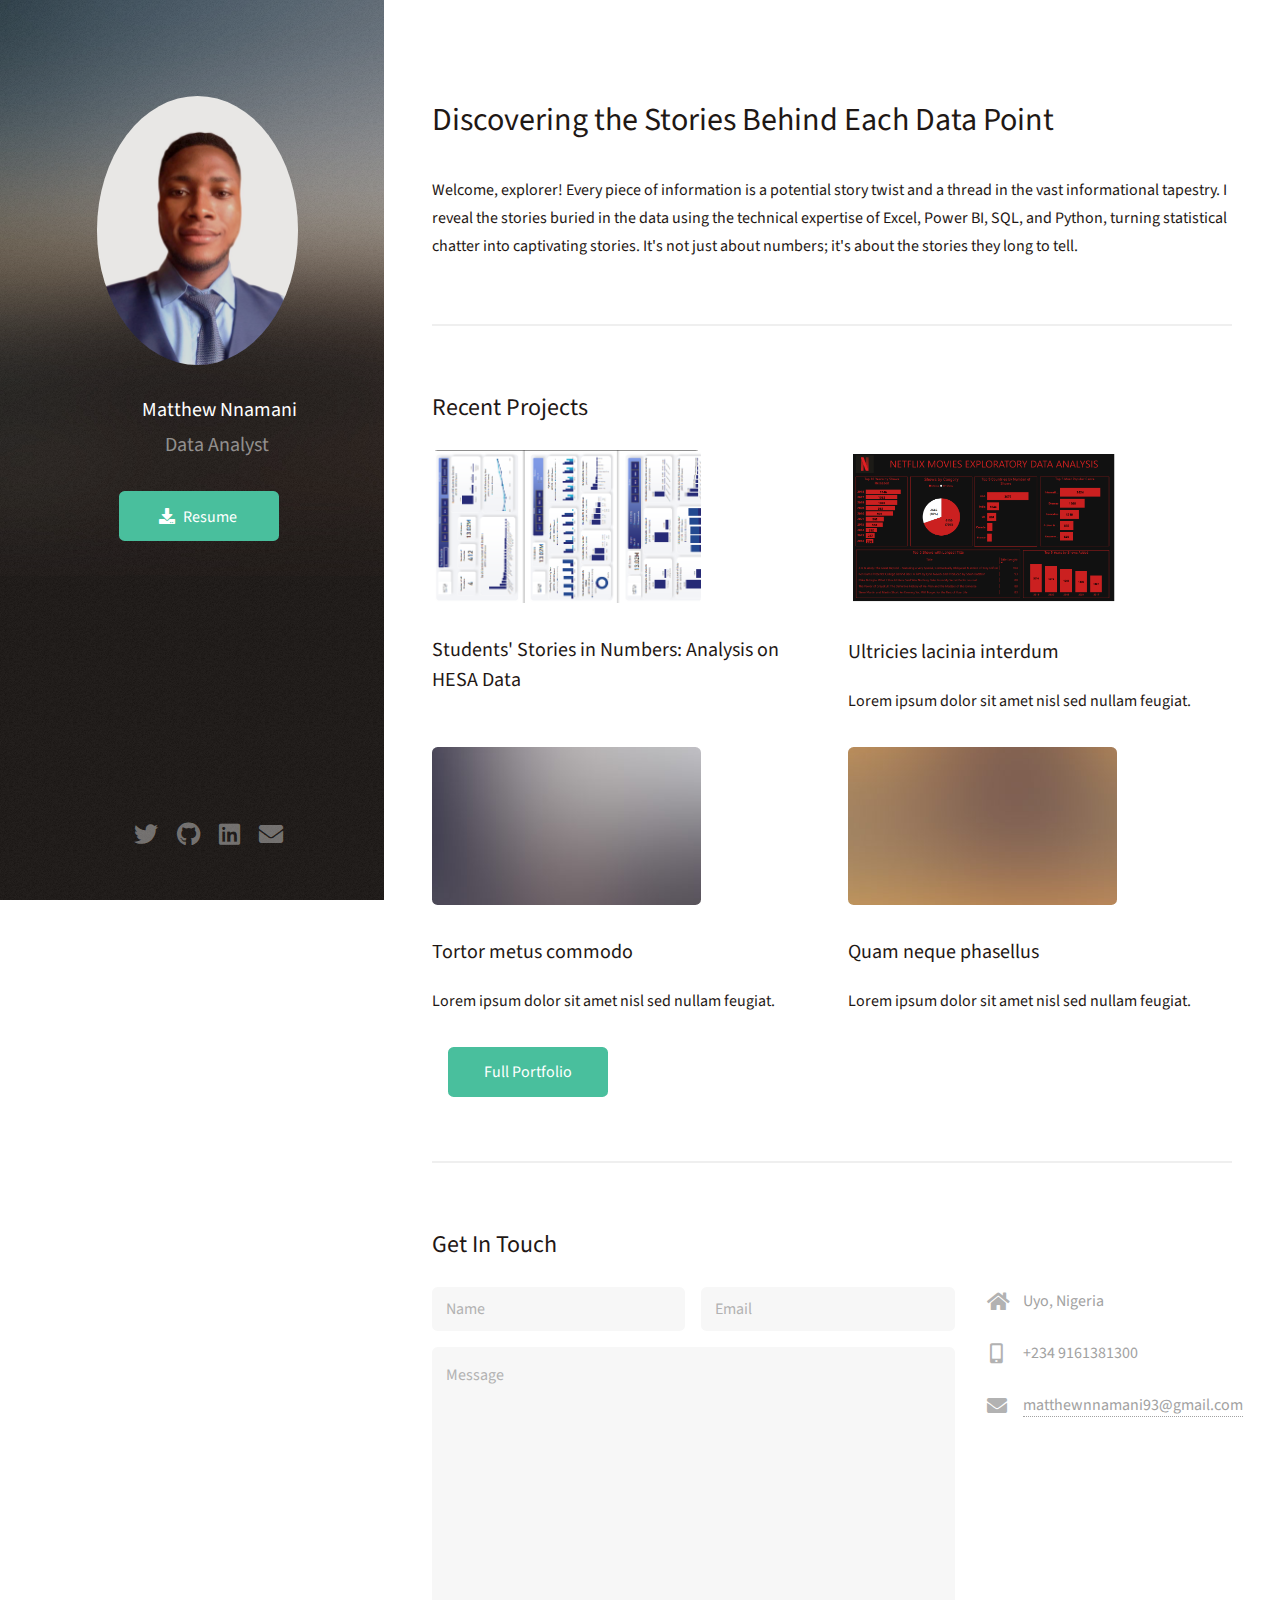
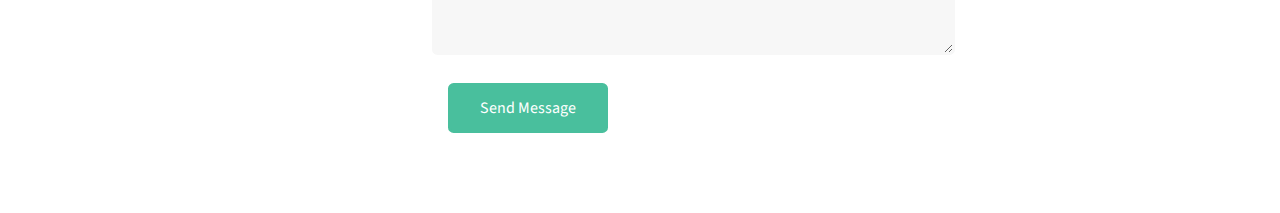
==== commit f4f93cb7: "modifies the project portfolio" ====
--- a/index.html
+++ b/index.html
@@ -16,7 +16,7 @@
 		<!-- Header -->
 			<header id="header">
 				<div class="inner">
-					<a href="#" class="image avatar"><img src="images/Profile.jfif" alt="" /></a>
+					<img class="image avatar" src="images/Profile.jfif" alt="" />
 					<h1 class="name"><strong>Matthew Nnamani</strong><br /></h1>
 					<h1> &nbsp; Data Analyst &nbsp;&nbsp;&nbsp;&nbsp;&nbsp;&nbsp;</h1><br>
 					<ul class="actions">
@@ -41,12 +41,11 @@
 
 				<!-- Two -->
 					<section id="two">
-						<h2>Recent Works</h2>
+						<h2>Recent Projects</h2>
 						<div class="row">
 							<article class="col-6 col-12-xsmall">
 								<a href="images/fulls/01.jpg" class="image fit thumb"><img src="images/HESA Screenshot.png" alt="" /></a>
-								<h3>Magna sed consequat tempus</h3>
-								<p>Lorem ipsum dolor sit amet nisl sed nullam feugiat.</p>
+								<a href="images/fulls/01.jpg"><h3>Students' Stories in Numbers: Analysis on HESA Data</h3></a>
 							</article>
 							<article class="col-6 col-12-xsmall">
 								<a href="https://shorturl.at/oqKQU" class="image fit thumb"><img src="images/Dark Theme Netflix.png" alt="" /></a>
@@ -72,7 +71,6 @@
 				<!-- Three -->
 					<section id="three">
 						<h2>Get In Touch</h2>
-						<p>Accumsan pellentesque commodo blandit enim arcu non at amet id arcu magna. Accumsan orci faucibus id eu lorem semper nunc nisi lorem vulputate lorem neque lorem ipsum dolor.</p>
 						<div class="row">
 							<div class="col-8 col-12-small">
 							<form target="_blank" action="https://formsubmit.co/matthewnnamani93@gmail.com" method="POST">
--- a/assets/css/main.css
+++ b/assets/css/main.css
@@ -138,7 +138,7 @@
 	h1, h2, h3, h4, h5, h6 {
 		color:#1f1815;
 		font-weight: 400;
-		line-height: 1em;
+		line-height: 1cm;
 		margin: 0 0 1em 0;
 	}
 
@@ -160,6 +160,7 @@
 	h3 {
 		font-size: 1.25em;
 		line-height: 1.5em;
+		
 	}
 
 	h4 {
@@ -2064,7 +2065,7 @@
 		.image.fit {
 			display: block;
 			margin: 0 0 2em 0;
-			width: 100%;
+			width: 70%;
 		}
 
 			.image.fit img {
@@ -2082,6 +2083,7 @@
 			.image.avatar img {
 				border-radius: 100%;
 				width: 100%;
+				position: relative;
 			}
 
 /* List */
@@ -2566,13 +2568,14 @@
 			font-size: 1.35em;
 			line-height: 1.75em;
 			margin: 0;
-			margin-left: 0cm;
-			margin-right: 1.05cm;
+			margin-right: 1.02cm;
+			position: relative;
 		}
 
 		#header .image.avatar {
 			margin: 0 1cm 0.5cm 0;
 			width: 70%;
+			position: relative;
 		}
 
 /* Footer */
@@ -2791,6 +2794,7 @@
 
 			h3 {
 				font-size: 1em;
+				color: #000000;
 			}
 
 		/* Section/Article */
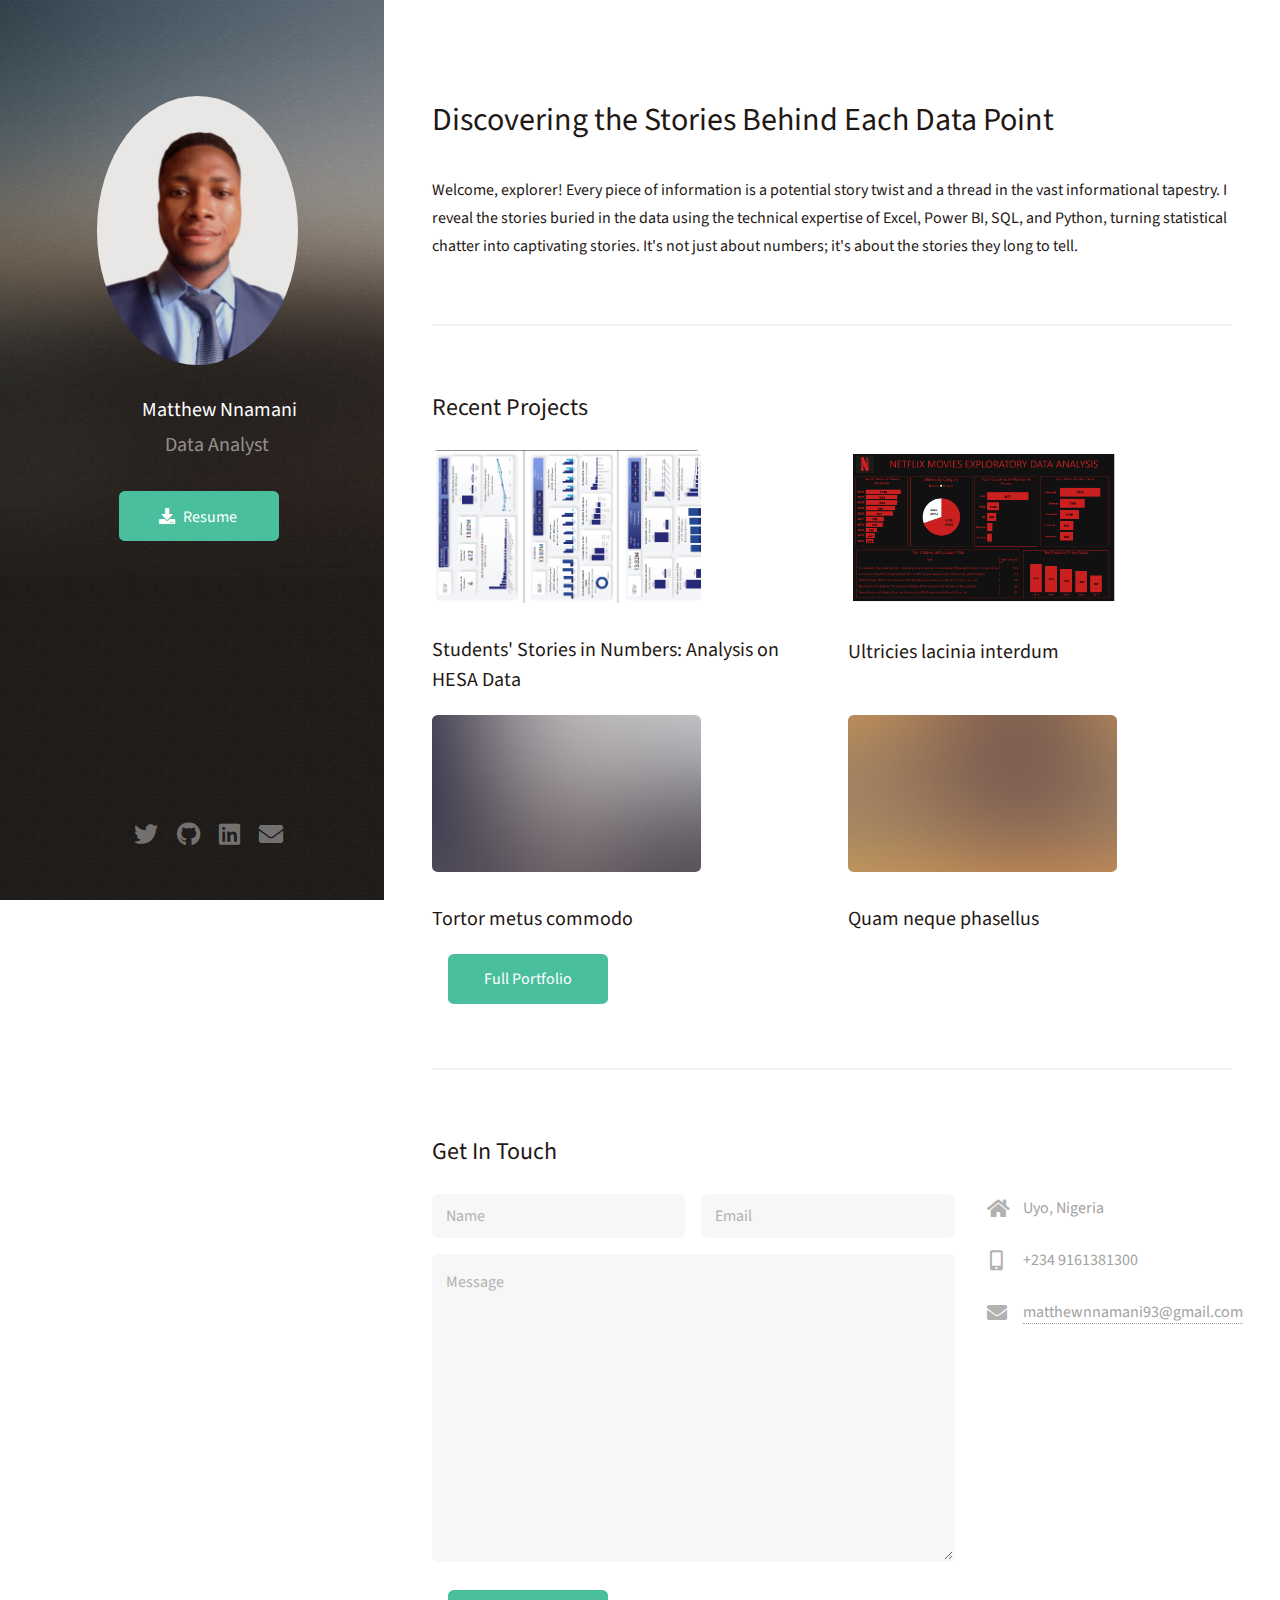
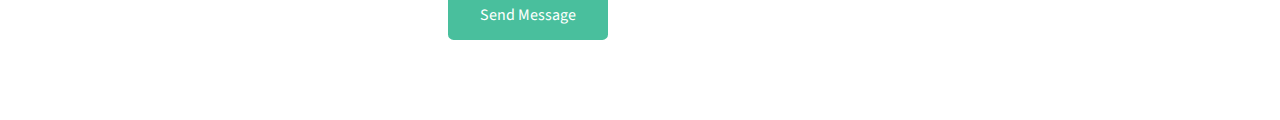
==== commit 876b4689: "additional modification" ====
--- a/index.html
+++ b/index.html
@@ -50,17 +50,14 @@
 							<article class="col-6 col-12-xsmall">
 								<a href="https://shorturl.at/oqKQU" class="image fit thumb"><img src="images/Dark Theme Netflix.png" alt="" /></a>
 								<h3>Ultricies lacinia interdum</h3>
-								<p>Lorem ipsum dolor sit amet nisl sed nullam feugiat.</p>
 							</article>
 							<article class="col-6 col-12-xsmall">
 								<a href="images/fulls/03.jpg" class="image fit thumb"><img src="images/thumbs/03.jpg" alt="" /></a>
 								<h3>Tortor metus commodo</h3>
-								<p>Lorem ipsum dolor sit amet nisl sed nullam feugiat.</p>
 							</article>
 							<article class="col-6 col-12-xsmall">
 								<a href="images/fulls/04.jpg" class="image fit thumb"><img src="images/thumbs/04.jpg" alt="" /></a>
 								<h3>Quam neque phasellus</h3>
-								<p>Lorem ipsum dolor sit amet nisl sed nullam feugiat.</p>
 							</article>
 						</div>
 						<ul2 class="actions">
